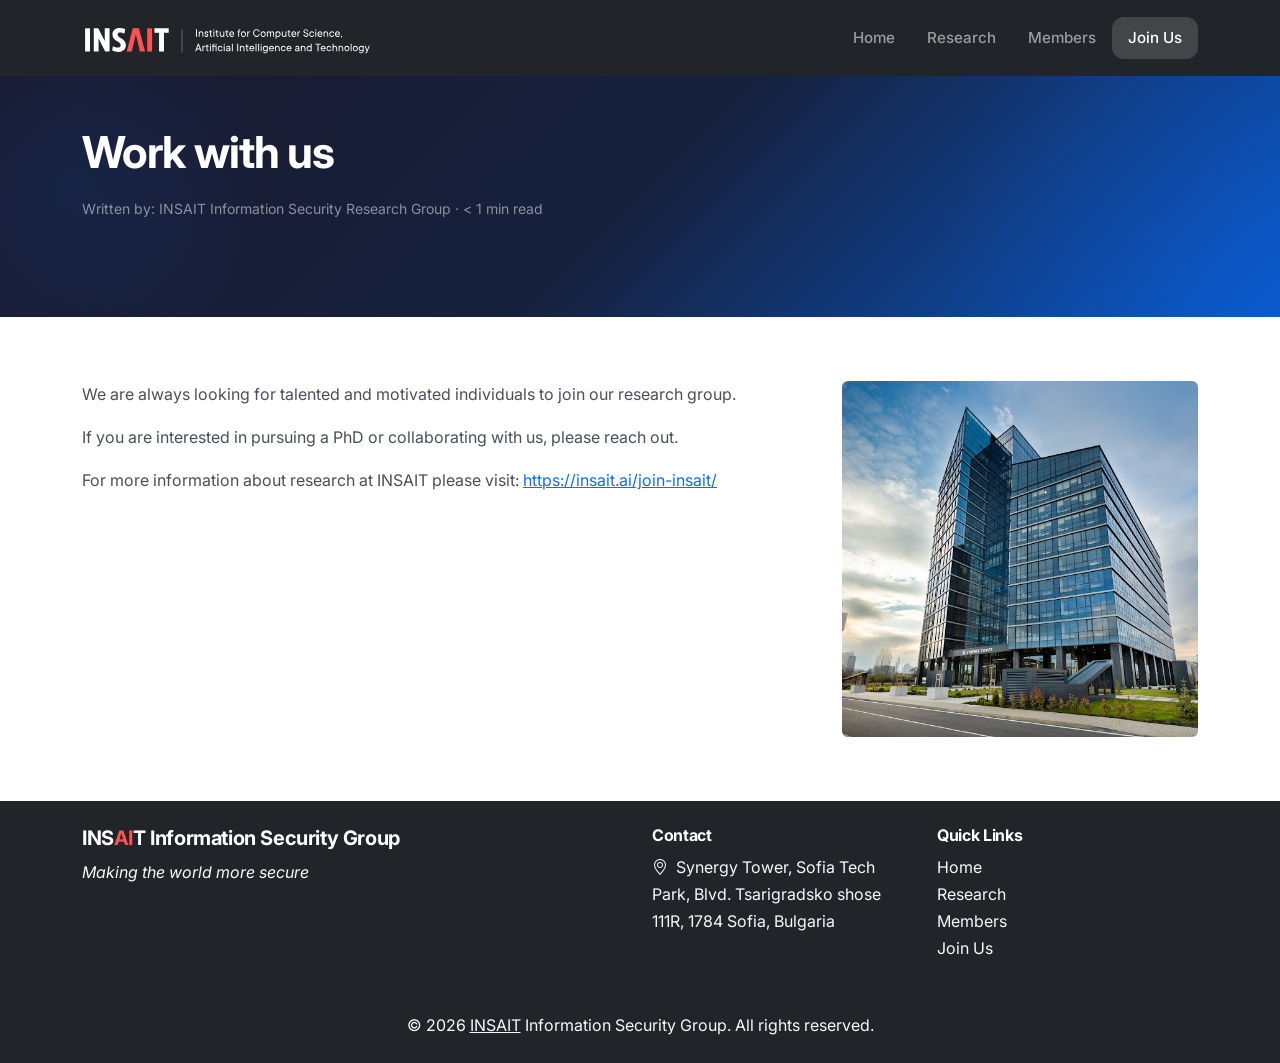
==== docs/join-us.html @ 081b9360 "use AI-letter favicon" ====
<!DOCTYPE html>
<html lang="en">
<head>
    <meta charset="UTF-8">
    <meta name="viewport" content="width=device-width, initial-scale=1.0">
    <meta name="description" content="Join the INSAIT Information Security Research Group - Information for prospective PhD students and researchers.">
    <meta name="keywords" content="cybersecurity, cryptography, INSAIT, network security, AI security, IoT security, post-quantum cryptography">
    <meta name="author" content="INSAIT Information Security Research Group">
    <meta name="robots" content="index, follow">
    <meta property="og:title" content="Join Us - INSAIT Information Security Research Group">
    <meta property="og:description" content="Join the INSAIT Information Security Research Group - Information for prospective PhD students and researchers.">
    <meta property="og:type" content="website">
    <meta property="og:url" content="https://nadiamarkova-alt.github.io/insait-security-webpage-static/join-us.html">
    <meta property="og:site_name" content="INSAIT Information Security Research Group">
    <meta property="og:image" content="https://nadiamarkova-alt.github.io/insait-security-webpage-static/media/seo_image.png">
    <meta name="twitter:card" content="summary">
    <meta name="twitter:title" content="Join Us - INSAIT Information Security Research Group">
    <meta name="twitter:description" content="Join the INSAIT Information Security Research Group - Information for prospective PhD students and researchers.">
    <link rel="canonical" href="https://nadiamarkova-alt.github.io/insait-security-webpage-static/join-us.html">
    <link rel="icon" type="image/svg+xml" href="media/favicon.svg">
    <title>Join Us - INSAIT Information Security Research Group</title>
    <script type="application/ld+json">
    {
        "@context": "https://schema.org",
        "@type": "WebPage",
        "name": "Join Us - INSAIT Information Security Research Group",
        "description": "Join the INSAIT Information Security Research Group - Information for prospective PhD students and researchers.",
        "author": {
            "@type": "Organization",
            "name": "INSAIT Information Security Research Group"
        },
        "timeRequired": "PT1M"
    }
    </script>
    <link rel="preconnect" href="https://fonts.googleapis.com">
    <link rel="preconnect" href="https://fonts.gstatic.com" crossorigin>
    <link href="https://fonts.googleapis.com/css2?family=JetBrains+Mono:wght@400;500;600;700;800&family=Inter:wght@400;500;600;700;800&display=swap" rel="stylesheet">
    <link href="https://cdn.jsdelivr.net/npm/bootstrap@5.3.3/dist/css/bootstrap.min.css" rel="stylesheet">
    <link href="https://cdn.jsdelivr.net/npm/bootstrap-icons@1.11.3/font/bootstrap-icons.min.css" rel="stylesheet">
    <link href="static/css/style.css" rel="stylesheet">
</head>
<body class="d-flex flex-column min-vh-100">
    <nav class="navbar navbar-expand-lg navbar-dark bg-dark">
        <div class="container">
            <a class="navbar-brand" href="https://insait.ai" target="_blank" rel="noopener noreferrer">
                <img src="media/insait-logo.svg" alt="INSAIT" height="30">
            </a>
            <button class="navbar-toggler" type="button" data-bs-toggle="collapse" data-bs-target="#navbarNav" aria-controls="navbarNav" aria-expanded="false" aria-label="Toggle navigation">
                <span class="navbar-toggler-icon"></span>
            </button>
            <div class="collapse navbar-collapse" id="navbarNav">
                <ul class="navbar-nav ms-auto">
                    <li class="nav-item">
                        <a class="nav-link" href="index.html">Home</a>
                    </li>
                    <li class="nav-item">
                        <a class="nav-link" href="research.html">Research</a>
                    </li>
                    <li class="nav-item">
                        <a class="nav-link" href="members.html">Members</a>
                    </li>
                    <li class="nav-item">
                        <a class="nav-link active" href="join-us.html">Join Us</a>
                    </li>
                    <!-- <li class="nav-item">
                        <a class="nav-link" href="publications.html">Publications</a>
                    </li> -->
                </ul>
            </div>
        </div>
    </nav>

    <main class="flex-grow-1">
        <section class="hero-section py-5">
            <div class="container position-relative" style="z-index: 2;">
                <div class="section-header text-white">
                    <h1 class="mb-3">Work with us</h1>
                    <p class="article-meta small text-white-50">Written by: INSAIT Information Security Research Group &middot; &lt; 1 min read</p>
                </div>
            </div>
        </section>

        <section class="container my-5">
            <div class="row">
                <div class="col-lg-8">
                    <p>We are always looking for talented and motivated individuals to join our research group.</p>
                    <p>If you are interested in pursuing a PhD or collaborating with us, please reach out.</p>
                    <p> For more information about research at INSAIT please visit: <a href="https://insait.ai/join-insait/" target="_blank" rel="noopener noreferrer">https://insait.ai/join-insait/</a></p>
                </div>
                <div class="col-md-4">
                    <img src="media/synergy.jpg" class="img-fluid rounded" alt="INSAIT Synergy Building">
                </div>
            </div>
        </section>
    </main>

    <footer class="bg-dark text-light py-4 mt-auto">
        <div class="container">
            <div class="row">
                <div class="col-md-6">
                    <h5>INS<span style="color:#ff5151;">AI</span>T Information Security Group</h5>
                    <p class="mb-0"><i>Making the world more secure</i></p>
                </div>
                <div class="col-md-3">
                    <h6>Contact</h6>
                    <ul class="list-unstyled">
                        <li><i class="bi bi-geo-alt me-2"></i>Synergy Tower, Sofia Tech Park, Blvd. Tsarigradsko shose 111R, 1784 Sofia, Bulgaria</li>
                    </ul>
                </div>
                <div class="col-md-3">
                    <h6>Quick Links</h6>
                    <ul class="list-unstyled">
                        <li><a href="index.html" class="text-light text-decoration-none">Home</a></li>
                        <li><a href="research.html" class="text-light text-decoration-none">Research</a></li>
                        <li><a href="members.html" class="text-light text-decoration-none">Members</a></li>
                        <li><a href="join-us.html" class="text-light text-decoration-none">Join Us</a></li>
                        <!-- <li><a href="publications.html" class="text-light text-decoration-none">Publications</a></li> -->
                    </ul>
                </div>
            </div>
            <hr class="my-3">
            <div class="text-center">
                <p class="mb-0">&copy; 2026 <a href="https://insait.ai" target="_blank" rel="noopener noreferrer" class="text-light text-decoration-underline">INSAIT</a> Information Security Group. All rights reserved.</p>
            </div>
        </div>
    </footer>

    <script src="https://cdn.jsdelivr.net/npm/bootstrap@5.3.3/dist/js/bootstrap.bundle.min.js"></script>
    <script src="static/js/main.js"></script>
</body>
</html>
---- docs/static/css/style.css ----
/* ===========================
   Variables & Base
   =========================== */
:root {
    --primary: #0d6efd;
    --primary-dark: #0a58ca;
    --primary-light: #e7f1ff;
    --dark: #1a1a2e;
    --dark-light: #16213e;
    --gray-100: #f8f9fa;
    --gray-200: #e9ecef;
    --gray-500: #6c757d;
    --gray-700: #495057;
    --radius: 0.75rem;
    --radius-lg: 1rem;
    --shadow-sm: 0 2px 8px rgba(0, 0, 0, 0.06);
    --shadow-md: 0 4px 16px rgba(0, 0, 0, 0.1);
    --shadow-lg: 0 8px 30px rgba(0, 0, 0, 0.12);
    --transition: 0.3s cubic-bezier(0.25, 0.46, 0.45, 0.94);
}

body {
    font-family: 'Inter', -apple-system, BlinkMacSystemFont, 'Segoe UI', Roboto, sans-serif;
    color: var(--gray-700);
    line-height: 1.7;
    -webkit-font-smoothing: antialiased;
}

h1, h2, h3, h4, h5, h6 {
    color: var(--dark);
    font-weight: 700;
    line-height: 1.3;
    letter-spacing: -0.02em;
}

h1 { font-size: 2.75rem; }
h2 { font-size: 2rem; }
h3 { font-size: 1.5rem; }
h4 { font-size: 1.25rem; }

a {
    transition: color var(--transition);
}

section {
    padding-top: 1rem;
    padding-bottom: 1rem;
}

/* ===========================
   Navbar
   =========================== */
.navbar {
    padding: 1rem 0;
    box-shadow: var(--shadow-sm);
    transition: padding var(--transition), box-shadow var(--transition);
}

.navbar.scrolled {
    padding: 0.5rem 0;
    box-shadow: var(--shadow-md);
}

.navbar-brand {
    font-weight: 800;
    font-size: 1.25rem;
    letter-spacing: -0.03em;
}

.navbar .nav-link {
    font-weight: 500;
    font-size: 0.95rem;
    padding: 0.5rem 1rem !important;
    border-radius: var(--radius);
    transition: background var(--transition), color var(--transition);
}

.navbar .nav-link:hover {
    background: rgba(255, 255, 255, 0.1);
}

.navbar .nav-link.active {
    background: rgba(255, 255, 255, 0.15);
    color: #fff !important;
}

/* ===========================
   Hero Sections
   =========================== */
.hero-section {
    background: linear-gradient(135deg, var(--dark) 0%, var(--dark-light) 50%, var(--primary-dark) 100%);
    color: #fff;
    padding: 5rem 0;
    position: relative;
    overflow: hidden;
}

.hero-section::before {
    content: '';
    position: absolute;
    top: -50%;
    right: -20%;
    width: 600px;
    height: 600px;
    background: radial-gradient(circle, rgba(13, 110, 253, 0.15) 0%, transparent 70%);
    border-radius: 50%;
}

.hero-section::after {
    content: '';
    position: absolute;
    bottom: -30%;
    left: -10%;
    width: 400px;
    height: 400px;
    background: radial-gradient(circle, rgba(13, 110, 253, 0.1) 0%, transparent 70%);
    border-radius: 50%;
}

.hero-section h1 {
    color: #fff;
    margin-bottom: 1.5rem;
}

.hero-section .lead {
    font-size: 1.2rem;
    opacity: 0.9;
    margin-bottom: 2rem;
}

.hero-section .btn {
    padding: 0.75rem 2rem;
    font-weight: 600;
    border-radius: var(--radius);
    transition: transform var(--transition), box-shadow var(--transition);
}

.hero-section .btn:hover {
    transform: translateY(-2px);
}

.hero-section .btn-light:hover {
    box-shadow: 0 6px 20px rgba(0, 0, 0, 0.2);
}

/* ===========================
   Stats Bar
   =========================== */
.stats-bar {
    background: #fff;
    border-radius: var(--radius-lg);
    box-shadow: var(--shadow-md);
    margin-top: -3rem;
    position: relative;
    z-index: 10;
    padding: 2rem 0;
}

.stat-item {
    text-align: center;
    padding: 1rem;
}

.stat-item i {
    color: var(--primary);
    margin-bottom: 0.5rem;
}

.stat-item h2 {
    font-size: 2.5rem;
    margin-bottom: 0.25rem;
}

.stat-item p {
    color: var(--gray-500);
    font-weight: 500;
    text-transform: uppercase;
    font-size: 0.8rem;
    letter-spacing: 0.05em;
    margin: 0;
}

/* ===========================
   Cards
   =========================== */
.card {
    border: 1px solid var(--gray-200);
    border-radius: var(--radius-lg);
    transition: transform var(--transition), box-shadow var(--transition), border-color var(--transition);
    overflow: hidden;
}

.card:hover {
    transform: translateY(-6px);
    box-shadow: var(--shadow-lg);
    border-color: transparent;
}

.card-img-top {
    transition: transform var(--transition);
}

.card:hover .card-img-top {
    transform: scale(1.05);
}

.card-img-wrapper {
    overflow: hidden;
}

.card-body {
    padding: 1.5rem;
}

.card-title {
    font-weight: 700;
    margin-bottom: 0.75rem;
}

.card-text {
    color: var(--gray-500);
    font-size: 0.95rem;
}

/* ===========================
   Section Headers
   =========================== */
.section-header {
    margin-bottom: 3rem;
}

.section-header h1 {
    margin-bottom: 0.75rem;
}

.section-header .lead {
    color: var(--gray-500);
    font-size: 1.1rem;
}

/* ===========================
   Buttons
   =========================== */
.btn {
    font-weight: 600;
    padding: 0.6rem 1.5rem;
    border-radius: var(--radius);
    transition: all var(--transition);
}

.btn-primary {
    background: var(--primary);
    border: none;
}

.btn-primary:hover {
    background: var(--primary-dark);
    transform: translateY(-2px);
    box-shadow: 0 4px 12px rgba(13, 110, 253, 0.3);
}

.btn-outline-primary {
    border: 2px solid var(--primary);
    color: var(--primary);
}

.btn-outline-primary:hover {
    background: var(--primary);
    border-color: var(--primary);
    transform: translateY(-2px);
    box-shadow: 0 4px 12px rgba(13, 110, 253, 0.3);
}

.btn-outline-light {
    border: 2px solid rgba(255, 255, 255, 0.8);
}

.btn-outline-light:hover {
    background: rgba(255, 255, 255, 0.15);
    border-color: #fff;
}

/* ===========================
   Publications List
   =========================== */
.list-group-item {
    border: 1px solid var(--gray-200);
    border-radius: var(--radius) !important;
    margin-bottom: 0.75rem;
    transition: box-shadow var(--transition), border-color var(--transition);
}

.list-group-item:hover {
    box-shadow: var(--shadow-sm);
    border-color: var(--primary);
}

.list-group-item h5 {
    font-size: 1.1rem;
    color: var(--dark);
}

.list-group-item p {
    font-size: 0.9rem;
    margin-bottom: 0.25rem;
}

.year-divider {
    font-size: 1.5rem;
    font-weight: 800;
    color: var(--dark);
    position: relative;
    padding-left: 1rem;
}

.year-divider::before {
    content: '';
    position: absolute;
    left: 0;
    top: 0;
    bottom: 0;
    width: 4px;
    background: var(--primary);
    border-radius: 2px;
}

/* ===========================
   Members Cards
   =========================== */
.member-card .card-body {
    padding: 2rem 1.5rem;
}

.member-photo {
    width: 120px;
    height: 120px;
    object-fit: cover;
    border: 4px solid var(--gray-200);
    transition: border-color var(--transition), transform var(--transition);
}

.member-card:hover .member-photo {
    border-color: var(--primary);
    transform: scale(1.05);
}

.member-role {
    color: var(--primary);
    font-weight: 600;
    font-size: 0.85rem;
    text-transform: uppercase;
    letter-spacing: 0.05em;
}

.member-topic {
    color: var(--gray-500);
    font-size: 0.9rem;
}

.member-links .btn {
    width: 38px;
    height: 38px;
    padding: 0;
    display: inline-flex;
    align-items: center;
    justify-content: center;
    border-radius: 50%;
    transition: all var(--transition);
}

.member-links .btn:hover {
    transform: scale(1.1);
}

/* ===========================
   Contact Form
   =========================== */
.form-control {
    border: 2px solid var(--gray-200);
    border-radius: var(--radius);
    padding: 0.75rem 1rem;
    font-size: 0.95rem;
    transition: border-color var(--transition), box-shadow var(--transition);
}

.form-control:focus {
    border-color: var(--primary);
    box-shadow: 0 0 0 3px rgba(13, 110, 253, 0.15);
}

.form-label {
    font-weight: 600;
    color: var(--dark);
    margin-bottom: 0.5rem;
}

/* ===========================
   Contact Info
   =========================== */
.contact-info-item {
    display: flex;
    align-items: flex-start;
    margin-bottom: 1.25rem;
}

.contact-info-item i {
    color: var(--primary);
    font-size: 1.25rem;
    margin-right: 1rem;
    margin-top: 0.2rem;
    flex-shrink: 0;
}

.social-links a {
    width: 44px;
    height: 44px;
    display: inline-flex;
    align-items: center;
    justify-content: center;
    border-radius: 50%;
    background: var(--gray-100);
    color: var(--primary);
    transition: all var(--transition);
}

.social-links a:hover {
    background: var(--primary);
    color: #fff;
    transform: translateY(-3px);
    box-shadow: 0 4px 12px rgba(13, 110, 253, 0.3);
}

/* ===========================
   Alerts
   =========================== */
.alert {
    border: none;
    border-radius: var(--radius);
    padding: 1.5rem;
}

.alert-info {
    background: var(--primary-light);
    color: var(--primary-dark);
}

/* ===========================
   Footer
   =========================== */
footer {
    background: var(--dark) !important;
}

footer h5, footer h6 {
    color: #fff;
    font-weight: 700;
}

footer a {
    color: rgba(255, 255, 255, 0.7) !important;
    transition: color var(--transition);
}

footer a:hover {
    color: #fff !important;
}

footer hr {
    border-color: rgba(255, 255, 255, 0.1);
}

/* ===========================
   Animations
   =========================== */
@keyframes fadeInUp {
    from {
        opacity: 0;
        transform: translateY(30px);
    }
    to {
        opacity: 1;
        transform: translateY(0);
    }
}

.animate-on-scroll {
    opacity: 0;
    transform: translateY(30px);
    transition: opacity 0.6s ease, transform 0.6s ease;
}

.animate-on-scroll.visible {
    opacity: 1;
    transform: translateY(0);
}

/* Staggered animation delays */
.animate-on-scroll:nth-child(1) { transition-delay: 0.05s; }
.animate-on-scroll:nth-child(2) { transition-delay: 0.1s; }
.animate-on-scroll:nth-child(3) { transition-delay: 0.15s; }
.animate-on-scroll:nth-child(4) { transition-delay: 0.2s; }
.animate-on-scroll:nth-child(5) { transition-delay: 0.25s; }
.animate-on-scroll:nth-child(6) { transition-delay: 0.3s; }

/* ===========================
   Utility
   =========================== */
.bg-light-custom {
    background: var(--gray-100) !important;
}

.text-gradient {
    background: linear-gradient(135deg, var(--primary) 0%, #6610f2 100%);
    -webkit-background-clip: text;
    -webkit-text-fill-color: transparent;
    background-clip: text;
}

.divider {
    width: 60px;
    height: 4px;
    background: var(--primary);
    border-radius: 2px;
    margin: 1rem 0;
}

/* ===========================
   Responsive
   =========================== */
@media (max-width: 991.98px) {
    h1 { font-size: 2.25rem; }
    h2 { font-size: 1.75rem; }

    .hero-section {
        padding: 3.5rem 0;
    }

    .stats-bar {
        margin-top: -2rem;
        padding: 1.5rem 0;
    }

    .stat-item h2 {
        font-size: 2rem;
    }

    .navbar-collapse {
        background: var(--dark-light);
        padding: 1rem;
        border-radius: var(--radius);
        margin-top: 0.5rem;
    }
}

@media (max-width: 767.98px) {
    h1 { font-size: 1.75rem; }
    h2 { font-size: 1.5rem; }

    .hero-section .btn {
        display: block;
        width: 100%;
        margin-bottom: 0.75rem;
    }

    .hero-section .btn:last-child {
        margin-bottom: 0;
    }

    .stat-item {
        padding: 0.75rem;
    }

    .stat-item h2 {
        font-size: 1.75rem;
    }

    .card-body {
        padding: 1.25rem;
    }
}

@media (max-width: 575.98px) {
    .hero-section {
        padding: 2.5rem 0;
    }

    .hero-section h1 {
        font-size: 1.5rem;
    }

    .section-header {
        margin-bottom: 2rem;
    }
}

@media (max-width: 400px) {
    .hero-section h1 {
        font-size: 1.25rem;
    }
}
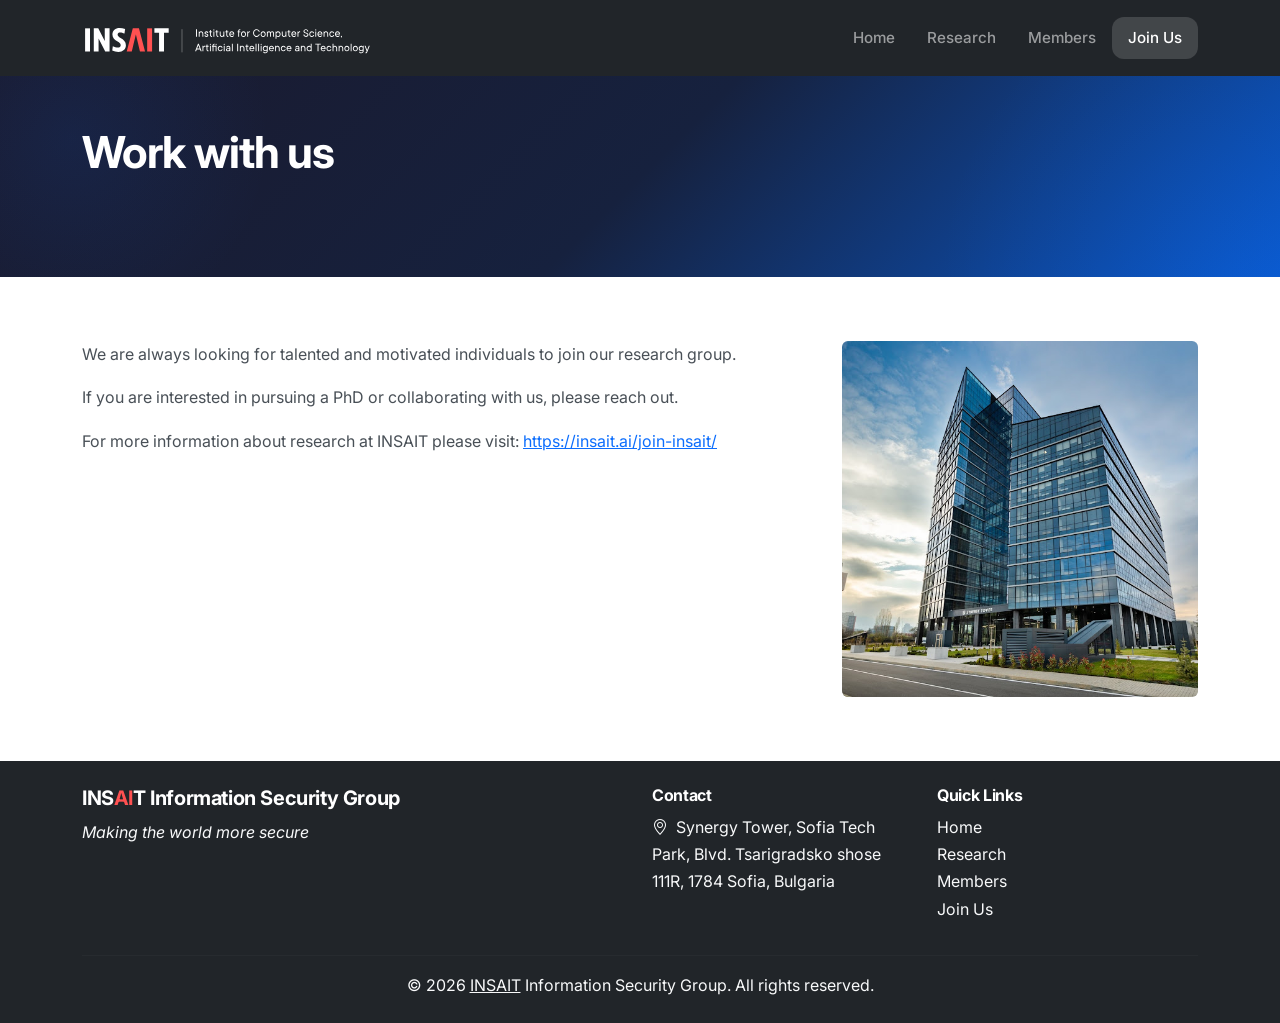
==== commit fd4da957: "remove visible article-meta, keep JSON-LD only" ====
--- a/docs/join-us.html
+++ b/docs/join-us.html
@@ -75,7 +75,6 @@
             <div class="container position-relative" style="z-index: 2;">
                 <div class="section-header text-white">
                     <h1 class="mb-3">Work with us</h1>
-                    <p class="article-meta small text-white-50">Written by: INSAIT Information Security Research Group &middot; &lt; 1 min read</p>
                 </div>
             </div>
         </section>
